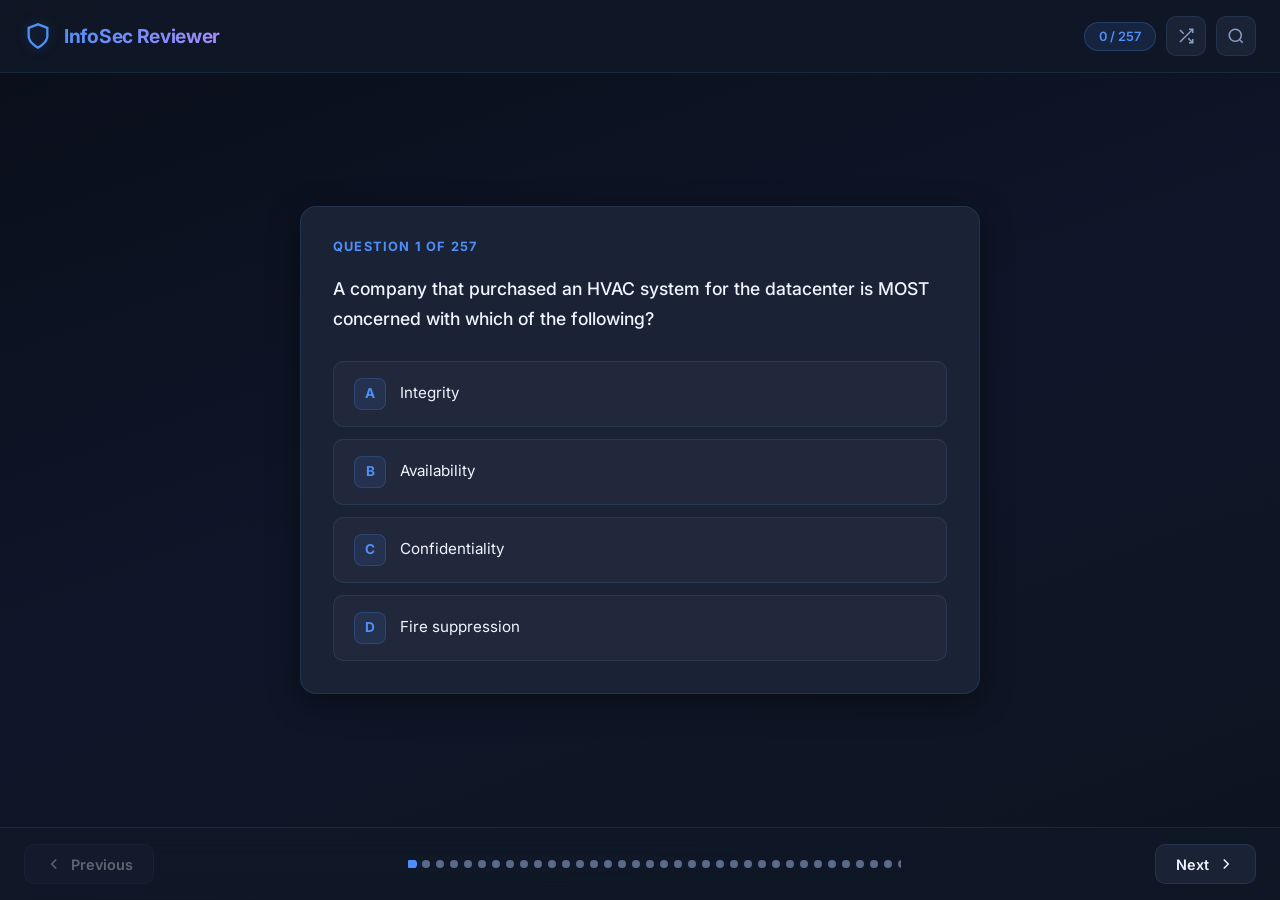
==== infosec-reviewer.html @ 7dd1413e "feat: Add InfoSec Reviewer - 257 questions with shuffle, jump-to, and answer change" ====
<!DOCTYPE html>
<html lang="en">
<head>
  <meta charset="UTF-8">
  <meta name="viewport" content="width=device-width, initial-scale=1.0">
  <title>Information Security Reviewer</title>
  <meta name="description" content="Interactive Information Security quiz reviewer with 257 questions">
  <link rel="preconnect" href="https://fonts.googleapis.com">
  <link href="https://fonts.googleapis.com/css2?family=Inter:wght@400;500;600;700;800&display=swap" rel="stylesheet">
  <link rel="stylesheet" href="css/infosec-reviewer.css">
</head>
<body>
  <!-- Header -->
  <header id="app-header">
    <div class="header-left">
      <svg class="header-icon" viewBox="0 0 24 24" fill="none" stroke="currentColor" stroke-width="2"><path d="M12 22s8-4 8-10V5l-8-3-8 3v7c0 6 8 10 8 10z"/></svg>
      <h1>InfoSec Reviewer</h1>
    </div>
    <div class="header-right">
      <div id="progress-badge" class="progress-badge">0 / 257</div>
      <button id="shuffle-btn" class="icon-btn" title="Shuffle Questions" onclick="toggleShuffle()">
        <svg viewBox="0 0 24 24" fill="none" stroke="currentColor" stroke-width="2"><polyline points="16 3 21 3 21 8"/><line x1="4" y1="20" x2="21" y2="3"/><polyline points="21 16 21 21 16 21"/><line x1="15" y1="15" x2="21" y2="21"/><line x1="4" y1="4" x2="9" y2="9"/></svg>
      </button>
      <button id="jumpto-btn" class="icon-btn" title="Jump to Question" onclick="openJumpModal()">
        <svg viewBox="0 0 24 24" fill="none" stroke="currentColor" stroke-width="2"><circle cx="11" cy="11" r="8"/><line x1="21" y1="21" x2="16.65" y2="16.65"/></svg>
      </button>
    </div>
  </header>

  <!-- Main Quiz Area -->
  <main id="quiz-container">
    <div id="question-card" class="question-card">
      <div class="question-meta">
        <span id="q-number" class="q-number">Question 1</span>
        <span id="q-score" class="q-score"></span>
      </div>
      <p id="q-text" class="q-text"></p>
      <div id="options-container" class="options-container"></div>
    </div>
  </main>

  <!-- Navigation -->
  <nav id="quiz-nav">
    <button id="prev-btn" class="nav-btn" onclick="prevQuestion()" disabled>
      <svg viewBox="0 0 24 24" fill="none" stroke="currentColor" stroke-width="2"><polyline points="15 18 9 12 15 6"/></svg>
      <span>Previous</span>
    </button>
    <div id="nav-dots" class="nav-dots"></div>
    <button id="next-btn" class="nav-btn" onclick="nextQuestion()">
      <span>Next</span>
      <svg viewBox="0 0 24 24" fill="none" stroke="currentColor" stroke-width="2"><polyline points="9 18 15 12 9 6"/></svg>
    </button>
  </nav>

  <!-- Jump Modal -->
  <div id="jump-modal" class="modal-overlay" onclick="closeJumpModal(event)">
    <div class="modal-content" onclick="event.stopPropagation()">
      <div class="modal-header">
        <h2>Jump to Question</h2>
        <button class="modal-close" onclick="closeJumpModal()">&times;</button>
      </div>
      <input id="jump-search" type="number" min="1" max="257" placeholder="Enter question number (1-257)" oninput="filterJump()">
      <div id="jump-grid" class="jump-grid"></div>
    </div>
  </div>

  <!-- Results Bar (sticky bottom summary) -->
  <div id="results-bar" class="results-bar hidden">
    <div class="results-inner">
      <span id="results-correct" class="results-stat correct">0 Correct</span>
      <span id="results-wrong" class="results-stat wrong">0 Wrong</span>
      <span id="results-remaining" class="results-stat remaining">257 Remaining</span>
    </div>
  </div>

  <script src="infosec_questions.js"></script>
  <script src="js/infosec-reviewer.js"></script>
</body>
</html>
---- css/infosec-reviewer.css ----
/* InfoSec Reviewer — Premium Dark Theme */
:root {
  --bg-primary: #0a0e1a;
  --bg-secondary: #111827;
  --bg-card: #1a2236;
  --bg-card-hover: #1f2a42;
  --border: rgba(99, 179, 237, 0.12);
  --text-primary: #f0f4ff;
  --text-secondary: #8b9dc3;
  --text-muted: #5a6b8a;
  --accent: #4f8ff7;
  --accent-glow: rgba(79, 143, 247, 0.25);
  --success: #34d399;
  --success-bg: rgba(52, 211, 153, 0.1);
  --success-border: rgba(52, 211, 153, 0.35);
  --error: #f87171;
  --error-bg: rgba(248, 113, 113, 0.1);
  --error-border: rgba(248, 113, 113, 0.35);
  --warning: #fbbf24;
  --radius: 16px;
  --radius-sm: 10px;
  --shadow: 0 8px 32px rgba(0,0,0,0.4);
  --font: 'Inter', -apple-system, sans-serif;
}

* { margin:0; padding:0; box-sizing:border-box; }

html, body {
  height: 100%;
  font-family: var(--font);
  background: var(--bg-primary);
  color: var(--text-primary);
  overflow-x: hidden;
}

body {
  display: flex;
  flex-direction: column;
  min-height: 100dvh;
  background: linear-gradient(160deg, #0a0e1a 0%, #0f1629 50%, #0d1420 100%);
}

/* ─── Header ─── */
#app-header {
  display: flex;
  align-items: center;
  justify-content: space-between;
  padding: 16px 24px;
  background: rgba(17, 24, 39, 0.85);
  backdrop-filter: blur(16px);
  border-bottom: 1px solid var(--border);
  position: sticky;
  top: 0;
  z-index: 100;
}

.header-left {
  display: flex;
  align-items: center;
  gap: 12px;
}

.header-icon {
  width: 28px;
  height: 28px;
  color: var(--accent);
  filter: drop-shadow(0 0 6px var(--accent-glow));
}

#app-header h1 {
  font-size: 1.2rem;
  font-weight: 700;
  background: linear-gradient(135deg, var(--accent), #a78bfa);
  -webkit-background-clip: text;
  -webkit-text-fill-color: transparent;
  letter-spacing: -0.3px;
}

.header-right {
  display: flex;
  align-items: center;
  gap: 10px;
}

.progress-badge {
  padding: 6px 14px;
  background: rgba(79, 143, 247, 0.12);
  border: 1px solid rgba(79, 143, 247, 0.25);
  border-radius: 20px;
  font-size: 0.8rem;
  font-weight: 600;
  color: var(--accent);
}

.icon-btn {
  width: 40px;
  height: 40px;
  border: 1px solid var(--border);
  border-radius: var(--radius-sm);
  background: var(--bg-card);
  color: var(--text-secondary);
  cursor: pointer;
  display: flex;
  align-items: center;
  justify-content: center;
  transition: all 0.2s;
}

.icon-btn svg { width: 18px; height: 18px; }

.icon-btn:hover {
  background: var(--bg-card-hover);
  color: var(--accent);
  border-color: rgba(79, 143, 247, 0.3);
}

.icon-btn.active {
  background: rgba(79, 143, 247, 0.15);
  color: var(--accent);
  border-color: var(--accent);
  box-shadow: 0 0 12px var(--accent-glow);
}

/* ─── Quiz Container ─── */
#quiz-container {
  flex: 1;
  display: flex;
  align-items: center;
  justify-content: center;
  padding: 24px;
}

.question-card {
  width: 100%;
  max-width: 680px;
  background: var(--bg-card);
  border: 1px solid var(--border);
  border-radius: var(--radius);
  padding: 32px;
  box-shadow: var(--shadow);
  animation: cardIn 0.35s ease;
}

@keyframes cardIn {
  from { opacity: 0; transform: translateY(16px) scale(0.97); }
  to { opacity: 1; transform: translateY(0) scale(1); }
}

.question-meta {
  display: flex;
  justify-content: space-between;
  align-items: center;
  margin-bottom: 20px;
}

.q-number {
  font-size: 0.8rem;
  font-weight: 700;
  text-transform: uppercase;
  letter-spacing: 1.2px;
  color: var(--accent);
}

.q-score {
  font-size: 0.75rem;
  font-weight: 600;
  padding: 4px 10px;
  border-radius: 12px;
}

.q-score.correct {
  background: var(--success-bg);
  color: var(--success);
  border: 1px solid var(--success-border);
}

.q-score.wrong {
  background: var(--error-bg);
  color: var(--error);
  border: 1px solid var(--error-border);
}

.q-text {
  font-size: 1.1rem;
  line-height: 1.65;
  color: var(--text-primary);
  margin-bottom: 28px;
  font-weight: 500;
}

/* ─── Options ─── */
.options-container {
  display: flex;
  flex-direction: column;
  gap: 12px;
}

.option-btn {
  display: flex;
  align-items: flex-start;
  gap: 14px;
  padding: 16px 20px;
  background: rgba(255,255,255,0.03);
  border: 1.5px solid var(--border);
  border-radius: var(--radius-sm);
  cursor: pointer;
  transition: all 0.2s;
  text-align: left;
  font-family: var(--font);
  font-size: 0.95rem;
  color: var(--text-primary);
  line-height: 1.5;
}

.option-btn:hover {
  background: rgba(79, 143, 247, 0.06);
  border-color: rgba(79, 143, 247, 0.3);
  transform: translateX(4px);
}

.option-letter {
  flex-shrink: 0;
  width: 32px;
  height: 32px;
  border-radius: 8px;
  background: rgba(79, 143, 247, 0.1);
  border: 1px solid rgba(79, 143, 247, 0.2);
  display: flex;
  align-items: center;
  justify-content: center;
  font-weight: 700;
  font-size: 0.85rem;
  color: var(--accent);
  transition: all 0.2s;
}

.option-text { flex: 1; padding-top: 4px; }

/* Selected correct */
.option-btn.correct {
  background: var(--success-bg);
  border-color: var(--success-border);
  cursor: default;
}
.option-btn.correct .option-letter {
  background: var(--success);
  color: #fff;
  border-color: var(--success);
}

/* Selected wrong */
.option-btn.wrong {
  background: var(--error-bg);
  border-color: var(--error-border);
}
.option-btn.wrong .option-letter {
  background: var(--error);
  color: #fff;
  border-color: var(--error);
}

/* Show correct after wrong pick */
.option-btn.reveal-correct {
  background: var(--success-bg);
  border-color: var(--success-border);
}
.option-btn.reveal-correct .option-letter {
  background: var(--success);
  color: #fff;
  border-color: var(--success);
}

/* Disabled after answer */
.option-btn.disabled {
  opacity: 0.45;
  cursor: default;
  pointer-events: none;
}

/* ─── Navigation ─── */
#quiz-nav {
  display: flex;
  align-items: center;
  justify-content: space-between;
  padding: 16px 24px;
  background: rgba(17, 24, 39, 0.85);
  backdrop-filter: blur(16px);
  border-top: 1px solid var(--border);
}

.nav-btn {
  display: flex;
  align-items: center;
  gap: 8px;
  padding: 10px 20px;
  background: var(--bg-card);
  border: 1px solid var(--border);
  border-radius: var(--radius-sm);
  color: var(--text-primary);
  font-family: var(--font);
  font-size: 0.9rem;
  font-weight: 600;
  cursor: pointer;
  transition: all 0.2s;
}

.nav-btn svg { width: 18px; height: 18px; }

.nav-btn:hover:not(:disabled) {
  background: var(--bg-card-hover);
  border-color: rgba(79, 143, 247, 0.3);
}

.nav-btn:disabled {
  opacity: 0.35;
  cursor: default;
}

.nav-dots {
  display: flex;
  gap: 6px;
  overflow-x: auto;
  max-width: 40%;
  scrollbar-width: none;
}
.nav-dots::-webkit-scrollbar { display: none; }

.nav-dot {
  width: 8px;
  height: 8px;
  border-radius: 50%;
  background: var(--text-muted);
  flex-shrink: 0;
  transition: all 0.2s;
  cursor: pointer;
}
.nav-dot.active {
  background: var(--accent);
  box-shadow: 0 0 8px var(--accent-glow);
  transform: scale(1.3);
}
.nav-dot.answered-correct { background: var(--success); }
.nav-dot.answered-wrong { background: var(--error); }

/* ─── Jump Modal ─── */
.modal-overlay {
  position: fixed;
  inset: 0;
  background: rgba(0,0,0,0.7);
  backdrop-filter: blur(6px);
  display: none;
  align-items: center;
  justify-content: center;
  z-index: 200;
  padding: 24px;
}

.modal-overlay.open { display: flex; }

.modal-content {
  background: var(--bg-secondary);
  border: 1px solid var(--border);
  border-radius: var(--radius);
  padding: 28px;
  width: 100%;
  max-width: 560px;
  max-height: 80vh;
  display: flex;
  flex-direction: column;
  animation: cardIn 0.25s ease;
}

.modal-header {
  display: flex;
  justify-content: space-between;
  align-items: center;
  margin-bottom: 20px;
}

.modal-header h2 {
  font-size: 1.15rem;
  font-weight: 700;
}

.modal-close {
  width: 36px;
  height: 36px;
  border: none;
  background: var(--bg-card);
  color: var(--text-secondary);
  border-radius: 8px;
  font-size: 1.3rem;
  cursor: pointer;
  transition: all 0.2s;
}
.modal-close:hover { background: var(--error-bg); color: var(--error); }

#jump-search {
  width: 100%;
  padding: 12px 16px;
  background: var(--bg-card);
  border: 1px solid var(--border);
  border-radius: var(--radius-sm);
  color: var(--text-primary);
  font-family: var(--font);
  font-size: 1rem;
  outline: none;
  margin-bottom: 16px;
  transition: border-color 0.2s;
}
#jump-search:focus { border-color: var(--accent); }
#jump-search::placeholder { color: var(--text-muted); }

.jump-grid {
  display: grid;
  grid-template-columns: repeat(auto-fill, minmax(48px, 1fr));
  gap: 8px;
  overflow-y: auto;
  max-height: 50vh;
  padding-right: 4px;
}

.jump-cell {
  aspect-ratio: 1;
  display: flex;
  align-items: center;
  justify-content: center;
  border-radius: 8px;
  font-size: 0.8rem;
  font-weight: 600;
  background: var(--bg-card);
  border: 1px solid var(--border);
  color: var(--text-secondary);
  cursor: pointer;
  transition: all 0.15s;
}
.jump-cell:hover {
  background: var(--bg-card-hover);
  border-color: var(--accent);
  color: var(--accent);
}
.jump-cell.current {
  background: rgba(79, 143, 247, 0.15);
  border-color: var(--accent);
  color: var(--accent);
}
.jump-cell.answered-correct {
  background: var(--success-bg);
  border-color: var(--success-border);
  color: var(--success);
}
.jump-cell.answered-wrong {
  background: var(--error-bg);
  border-color: var(--error-border);
  color: var(--error);
}

/* ─── Results Bar ─── */
.results-bar {
  position: fixed;
  bottom: 76px;
  left: 50%;
  transform: translateX(-50%);
  z-index: 90;
  animation: slideUp 0.3s ease;
}

@keyframes slideUp {
  from { opacity: 0; transform: translateX(-50%) translateY(20px); }
  to { opacity: 1; transform: translateX(-50%) translateY(0); }
}

.results-bar.hidden { display: none; }

.results-inner {
  display: flex;
  gap: 16px;
  padding: 10px 24px;
  background: rgba(17, 24, 39, 0.92);
  backdrop-filter: blur(12px);
  border: 1px solid var(--border);
  border-radius: 24px;
  box-shadow: var(--shadow);
}

.results-stat {
  font-size: 0.8rem;
  font-weight: 600;
}
.results-stat.correct { color: var(--success); }
.results-stat.wrong { color: var(--error); }
.results-stat.remaining { color: var(--text-muted); }

/* ─── Mobile ─── */
@media (max-width: 640px) {
  #app-header { padding: 12px 16px; }
  #app-header h1 { font-size: 1rem; }
  .question-card { padding: 20px 18px; }
  .q-text { font-size: 1rem; }
  .option-btn { padding: 14px 16px; font-size: 0.9rem; }
  #quiz-nav { padding: 12px 16px; }
  .nav-btn span { display: none; }
  .nav-dots { max-width: 50%; }
  .modal-content { padding: 20px; }
  .jump-grid { grid-template-columns: repeat(auto-fill, minmax(40px, 1fr)); }
}
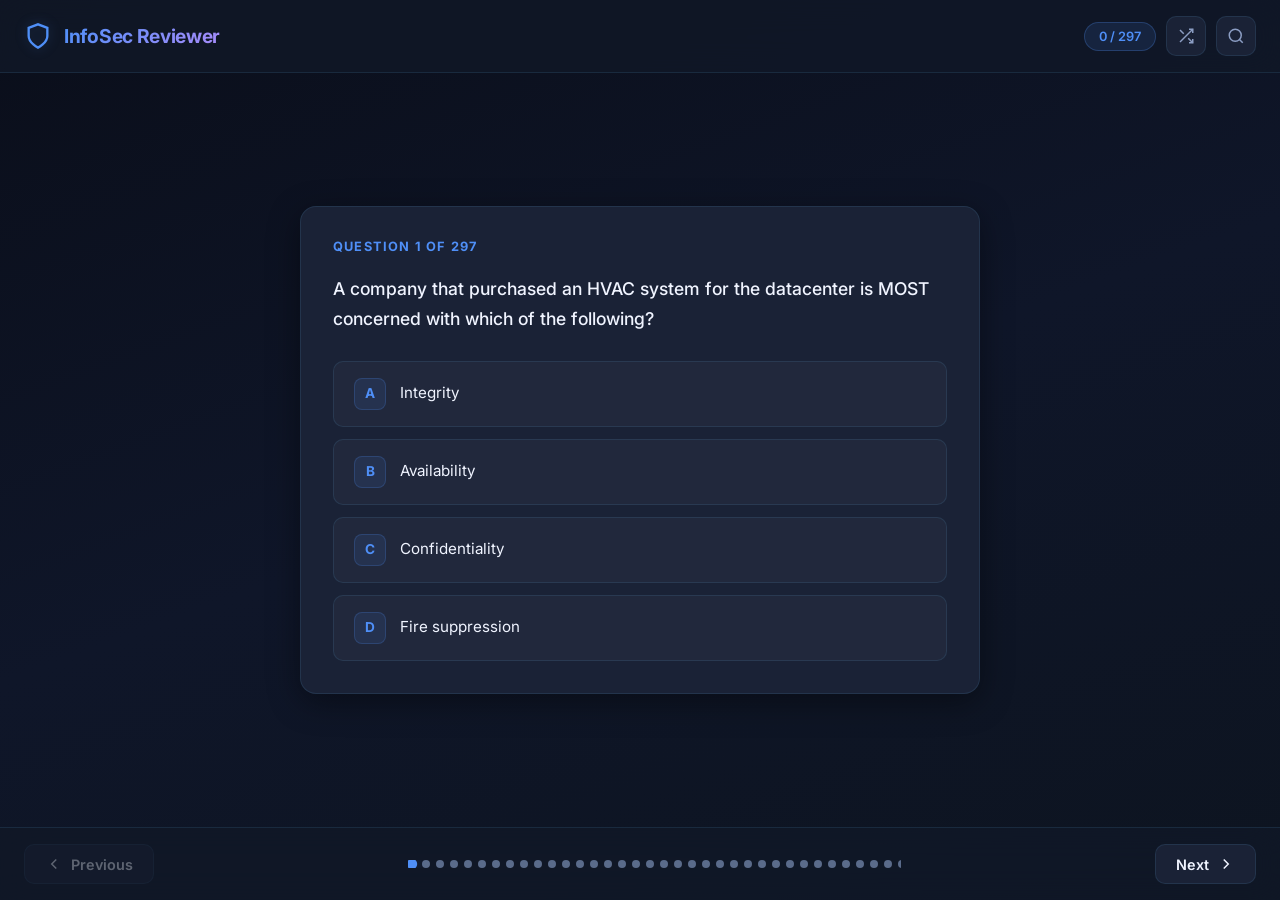
==== commit d349f641: "feat: Add InfoSec Seatwork 2 (40 questions, total now 297)" ====
--- a/infosec-reviewer.html
+++ b/infosec-reviewer.html
@@ -4,7 +4,7 @@
   <meta charset="UTF-8">
   <meta name="viewport" content="width=device-width, initial-scale=1.0">
   <title>Information Security Reviewer</title>
-  <meta name="description" content="Interactive Information Security quiz reviewer with 257 questions">
+  <meta name="description" content="Interactive Information Security quiz reviewer with 297 questions">
   <link rel="preconnect" href="https://fonts.googleapis.com">
   <link href="https://fonts.googleapis.com/css2?family=Inter:wght@400;500;600;700;800&display=swap" rel="stylesheet">
   <link rel="stylesheet" href="css/infosec-reviewer.css">
@@ -17,7 +17,7 @@
       <h1>InfoSec Reviewer</h1>
     </div>
     <div class="header-right">
-      <div id="progress-badge" class="progress-badge">0 / 257</div>
+      <div id="progress-badge" class="progress-badge">0 / 297</div>
       <button id="shuffle-btn" class="icon-btn" title="Shuffle Questions" onclick="toggleShuffle()">
         <svg viewBox="0 0 24 24" fill="none" stroke="currentColor" stroke-width="2"><polyline points="16 3 21 3 21 8"/><line x1="4" y1="20" x2="21" y2="3"/><polyline points="21 16 21 21 16 21"/><line x1="15" y1="15" x2="21" y2="21"/><line x1="4" y1="4" x2="9" y2="9"/></svg>
       </button>
@@ -59,7 +59,7 @@
         <h2>Jump to Question</h2>
         <button class="modal-close" onclick="closeJumpModal()">&times;</button>
       </div>
-      <input id="jump-search" type="number" min="1" max="257" placeholder="Enter question number (1-257)" oninput="filterJump()">
+      <input id="jump-search" type="number" min="1" max="297" placeholder="Enter question number (1-297)" oninput="filterJump()">
       <div id="jump-grid" class="jump-grid"></div>
     </div>
   </div>
@@ -69,7 +69,7 @@
     <div class="results-inner">
       <span id="results-correct" class="results-stat correct">0 Correct</span>
       <span id="results-wrong" class="results-stat wrong">0 Wrong</span>
-      <span id="results-remaining" class="results-stat remaining">257 Remaining</span>
+      <span id="results-remaining" class="results-stat remaining">297 Remaining</span>
     </div>
   </div>
 
